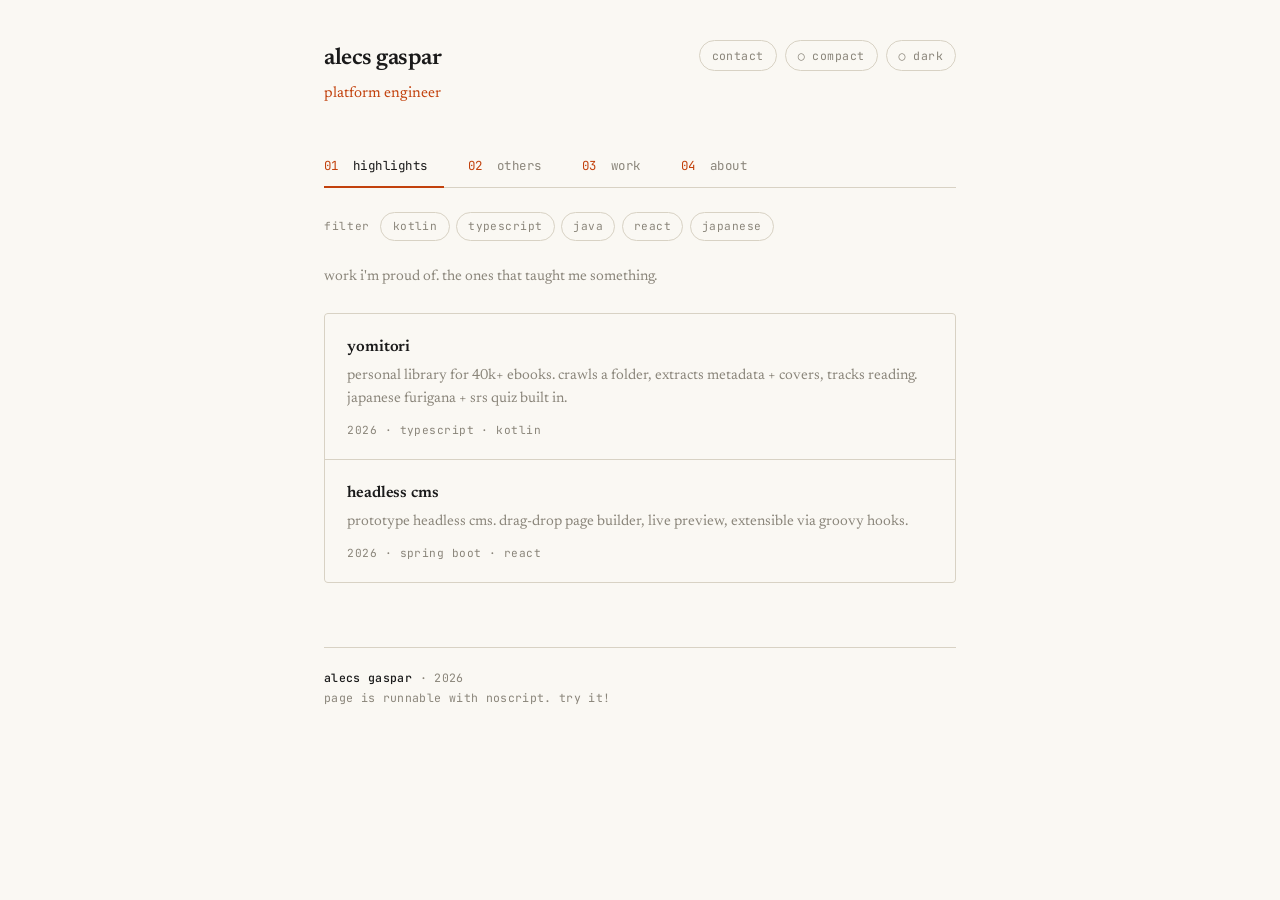
==== index.html @ 22e362b9 "init portfolio" ====
<!doctype html>
<html lang="en">
<head>
  <meta charset="utf-8">
  <meta name="viewport" content="width=device-width, initial-scale=1">
  <title>alecs gaspar — portfolio</title>
  <meta name="description" content="software engineer. builds with hands and with imouto.">
  <link rel="stylesheet" href="css/main.css?v=20">
</head>
<body>

<header>
  <div>
    <h1>alecs gaspar</h1>
    <p class="lede"><span class="accent">platform engineer</span></p>
  </div>
  <div class="header-actions">
    <a href="#contact" class="ghost">contact</a>
    <input type="checkbox" id="density">
    <label for="density" class="toggle">compact</label>
    <input type="checkbox" id="dark">
    <label for="dark" class="toggle">dark</label>
  </div>
</header>

<div class="tabs">
  <input type="radio" name="tab" id="t1" checked>
  <input type="radio" name="tab" id="t2">
  <input type="radio" name="tab" id="t3">
  <input type="radio" name="tab" id="t4">

  <nav class="tab-labels">
    <label for="t1"><span class="num">01</span> highlights</label>
    <label for="t2"><span class="num">02</span> others</label>
    <label for="t3"><span class="num">03</span> work</label>
    <label for="t4"><span class="num">04</span> about</label>
  </nav>

  <form class="filter">
    <span class="filter-label">filter</span>
    <input type="checkbox" id="tag-kotlin"><label for="tag-kotlin">kotlin</label>
    <input type="checkbox" id="tag-ts"><label for="tag-ts">typescript</label>
    <input type="checkbox" id="tag-java"><label for="tag-java">java</label>
    <input type="checkbox" id="tag-react"><label for="tag-react">react</label>
    <input type="checkbox" id="tag-jp"><label for="tag-jp">japanese</label>
    <button type="reset" class="filter-clear">clear</button>
  </form>

  <section id="p1" class="panel">
    <p class="meta">work i'm proud of. the ones that taught me something.</p>
    <ul class="grid">
      <li data-tags="kotlin typescript react japanese">
        <a href="#proj-yomitori">
          <h3>yomitori</h3>
          <p class="desc">personal library for 40k+ ebooks. crawls a folder, extracts metadata + covers, tracks reading. japanese furigana + srs quiz built in.</p>
          <p class="tags">2026 · typescript · kotlin</p>
        </a>
      </li>
      <li data-tags="java react">
        <a href="#proj-headless-cms">
          <h3>headless cms</h3>
          <p class="desc">prototype headless cms. drag-drop page builder, live preview, extensible via groovy hooks.</p>
          <p class="tags">2026 · spring boot · react</p>
        </a>
      </li>
    </ul>
  </section>

  <section id="p2" class="panel">
    <p class="meta">smaller experiments, learning projects, things that didn't ship but taught me anyway.</p>
    <ul class="grid">
      <li data-tags="kotlin japanese">
        <a href="#proj-aozora-viewer">
          <h3>aozora viewer</h3>
          <p class="desc">reader for aozora bunko — japan's public-domain literary archive. browser-based, japanese-friendly typography.</p>
          <p class="tags">2026 · javascript · kotlin</p>
        </a>
      </li>
      <li data-tags="kotlin japanese">
        <a href="#proj-yoji-jitenon-scraper">
          <h3>yoji jitenon scraper</h3>
          <p class="desc">kotlin scraper for jitenon's four-character idiom dictionary. pulls yojijukugo entries with readings and meanings to a csv for anki.</p>
          <p class="tags">2026 · kotlin</p>
        </a>
      </li>
    </ul>
  </section>

  <section id="p3" class="panel">
    <p class="meta">5+ years building platform and infrastructure across distributed enterprise systems.</p>

    <form class="work-filter">
      <input type="checkbox" id="recent-only"><label for="recent-only">recent only</label>
    </form>

    <div class="timeline">

      <details open data-recent>
        <summary>
          <span class="role">senior software engineer</span>
          <span class="org">myridius · makati</span>
          <span class="period">aug 2024 — present</span>
        </summary>
        <p>built platform observability with grafana, datadog, splunk.</p>
        <p>own and maintain node security middleware between the public site and its backend.</p>
        <p>moved six enterprise sites to aem cloud service, zero downtime. </p>
        <p>wrote a cli util for quickbase ops the team now uses.</p>
      </details>

      <details data-recent>
        <summary>
          <span class="role">application developer</span>
          <span class="org">oracle · makati</span>
          <span class="period">aug 2023 — aug 2024</span>
        </summary>
        <p>wrote rest microservices in java/jpa for an order management system.</p>
        <p>shipped features end-to-end — data, api, up to ui.</p>
      </details>

      <details>
        <summary>
          <span class="role">associate → mid-level software engineer</span>
          <span class="org">accenture · taguig</span>
          <span class="period">may 2021 — aug 2023</span>
        </summary>
        <p>promoted within a year. embedded with an international telecom and a local insurer, building aem platforms.</p>
        <p>built a shared react/java component library used across brands. led backend integration for payment gateways.</p>
      </details>

      <details>
        <summary>
          <span class="role">bs applied mathematics</span>
          <span class="org">university of the philippines</span>
          <span class="period">education</span>
        </summary>
        <p>applied math. still shapes how i think about systems.</p>
      </details>

    </div>
  </section>

  <section id="p4" class="panel">
    <p class="meta">expand any section.</p>

    <details>
      <summary>background</summary>
      <p>based in the philippines, remote-first. five-plus years on aem, platform and infrastructure across enterprise systems, cloud migrations, observability, security middleware, internal dev tooling.</p>
      <p>path: accenture (2021–2023) → oracle (2023–2024) → myridius (2024–now). </p>
      <p>bs applied math from the university of the philippines (2020).</p>
    </details>

    <details>
      <summary>current stack</summary>
      <p>daily: java + spring and node + typescript for backend, react for ui. docker and kubernetes for shipping. grafana, datadog, splunk for keeping the lights on.</p>
      <p>personal projects: kotlin and python for cli tools and scrapers, and plain html/css when something just needs to exist.</p>
    </details>

    <details>
      <summary>what i'm into</summary>
      <p>japanese literature and language learning — i built yomitori to feed both my reading and learning addiction. </p>
      <p>outside code: heavy training, mountains, travel.</p>
    </details>
  </section>
</div>

<aside id="proj-yomitori" class="modal modal-project">
  <a href="#" class="modal-backdrop" aria-label="close"></a>
  <article class="modal-card project-card">
    <a href="#" class="modal-x" aria-label="close">×</a>
    <header class="project-head">
      <h2>yomitori</h2>
      <p class="project-lede">personal library for 40,000+ scattered ebooks.</p>
      <p class="project-meta">2026 · typescript · kotlin</p>
    </header>
    <section>
      <h3>what</h3>
      <p>turns a folder of 40k+ ebooks into a searchable, beautiful library. crawls automatically, extracts covers and metadata, tracks reading progress, integrates with an epub reader. japanese tools layered on top — furigana rendering, frequency-based vocab, srs quizzes, anki sync.</p>
    </section>
    <section>
      <h3>why</h3>
      <p>i had a bunch of ebooks that became too unwieldy to browse. nothing was findable. wanted a real home — search with love, not <code>find . -name</code>.</p>
    </section>
    <section>
      <h3>how</h3>
      <p>typescript frontend, kotlin backend. docker compose orchestrates services. crawler runs on a schedule, persists to a local store. rest api drives search, pagination, and filtering.</p>
    </section>
    <section>
      <h3>links</h3>
      <ul class="project-links">
        <li><a href="https://github.com/chloedayo/yomitori">source · github.com/chloedayo/yomitori</a></li>
      </ul>
    </section>
  </article>
</aside>

<aside id="proj-headless-cms" class="modal modal-project">
  <a href="#" class="modal-backdrop" aria-label="close"></a>
  <article class="modal-card project-card">
    <a href="#" class="modal-x" aria-label="close">×</a>
    <header class="project-head">
      <h2>headless cms</h2>
      <p class="project-lede">a prototype headless cms — visual editor + headless api.</p>
      <p class="project-meta">2026 · spring boot · react</p>
    </header>
    <section>
      <h3>what</h3>
      <p>a drag-and-drop visual editor for composing pages, live preview before publishing, and a headless api to feed any frontend — react, vue, mobile. extensible: drop in your own components with custom groovy hooks.</p>
    </section>
    <section>
      <h3>why</h3>
      <p>most cmses force a tradeoff. headless ones are flexible but unfriendly to non-developers. visual builders trap you in their hosting. this prototype tries to keep both audiences happy — visual where it helps, api-first where it scales.</p>
    </section>
    <section>
      <h3>how</h3>
      <p>spring boot backend exposing the headless api and persisting page trees. react frontend for the visual editor with live preview. groovy hook layer lets developers register custom components without rebuilding the editor. ships as a static demo on github pages so the editor experience is browsable end-to-end.</p>
    </section>
    <section>
      <h3>links</h3>
      <ul class="project-links">
        <li><a href="https://github.com/stellarie/headless-cms">source · github.com/stellarie/headless-cms</a></li>
        <li><a href="https://stellarie.github.io/headless-cms/">demo · stellarie.github.io/headless-cms</a></li>
      </ul>
    </section>
  </article>
</aside>

<aside id="proj-aozora-viewer" class="modal modal-project">
  <a href="#" class="modal-backdrop" aria-label="close"></a>
  <article class="modal-card project-card">
    <a href="#" class="modal-x" aria-label="close">×</a>
    <header class="project-head">
      <h2>aozora viewer</h2>
      <p class="project-lede">a reader for japan's public-domain literary archive.</p>
      <p class="project-meta">2026 · javascript · kotlin</p>
    </header>
    <section>
      <h3>what</h3>
      <p>aozora bunko hosts thousands of out-of-copyright japanese literary works in raw xhtml. this project renders them with japanese typography, vertical writing where appropriate, minimal chrome around the text.</p>
    </section>
    <section>
      <h3>why</h3>
      <p>wanted something more legible for casual reading and study — and an excuse to learn how japanese typography works on the web.</p>
    </section>
    <section>
      <h3>how</h3>
      <p>kotlin pipeline downloads target xhtml text. javascript frontend renders catalog and reading view from the static output.</p>
    </section>
    <section>
      <h3>links</h3>
      <ul class="project-links">
        <li><a href="https://github.com/stellarie/aozora-viewer">source · github.com/stellarie/aozora-viewer</a></li>
      </ul>
    </section>
  </article>
</aside>

<aside id="proj-yoji-jitenon-scraper" class="modal modal-project">
  <a href="#" class="modal-backdrop" aria-label="close"></a>
  <article class="modal-card project-card">
    <a href="#" class="modal-x" aria-label="close">×</a>
    <header class="project-head">
      <h2>yoji jitenon scraper</h2>
      <p class="project-lede">a kotlin pipeline for harvesting four-character idioms.</p>
      <p class="project-meta">2026 · kotlin</p>
    </header>
    <section>
      <h3>what</h3>
      <p>yojijukugo (四字熟語) are japan's classical four-character idioms — proverbs distilled into kanji. jitenon hosts the most complete free dictionary online. this scraper pulls every entry, with readings, meanings, sources, and usage notes, into a structured local dataset.</p>
    </section>
    <section>
      <h3>why</h3>
      <p>wanted offline access to the full corpus for personal study and for feeding into other projects (anki decks and other vocab tools). also a small excuse to write disciplined kotlin against real-world html.</p>
    </section>
    <section>
      <h3>how</h3>
      <p>plain kotlin with jsoup for parsing. polite crawl with rate limiting and on-disk caching so re-runs don't hammer the source. output is structured json — easy to consume from anything else downstream.</p>
    </section>
    <section>
      <h3>links</h3>
      <ul class="project-links">
        <li><a href="https://github.com/stellarie/yoji-jitenon-scraper">source · github.com/stellarie/yoji-jitenon-scraper</a></li>
      </ul>
    </section>
  </article>
</aside>

<aside id="contact" class="modal">
  <a href="#" class="modal-backdrop" aria-label="close"></a>
  <div class="modal-card">
    <a href="#" class="modal-x" aria-label="close">×</a>
    <h3>contact</h3>
    <p>send a note. no form, no captcha — just mail.</p>
    <p class="contact-list">
      <a href="mailto:abvgaspar1995@gmail.com">abvgaspar1995@gmail.com</a><br>
      <a href="https://github.com/stellarie">github</a><br>
      <a href="https://linkedin.com/in/abvgaspar">linkedin</a>
    </p>
    <a href="#" class="modal-close">close</a>
  </div>
</aside>

<footer>
  <strong>alecs gaspar</strong> · 2026<br>
  <span>page is runnable with noscript. try it!</span>
</footer>

</body>
</html>
---- css/main.css ----
/* ─── fonts ──────────────────────────────────────────── */
@font-face {
  font-family: 'Newsreader';
  font-style: normal;
  font-weight: 400 600;
  font-display: swap;
  src: url('../assets/fonts/newsreader.woff2') format('woff2');
  unicode-range: U+0000-00FF, U+0131, U+0152-0153, U+02BB-02BC, U+02C6, U+02DA, U+02DC, U+0304, U+0308, U+0329, U+2000-206F, U+20AC, U+2122, U+2191, U+2193, U+2212, U+2215, U+FEFF, U+FFFD;
}

@font-face {
  font-family: 'JetBrains Mono';
  font-style: normal;
  font-weight: 400 500;
  font-display: swap;
  src: url('../assets/fonts/jetbrains-mono.woff2') format('woff2');
  unicode-range: U+0000-00FF, U+0131, U+0152-0153, U+02BB-02BC, U+02C6, U+02DA, U+02DC, U+0304, U+0308, U+0329, U+2000-206F, U+20AC, U+2122, U+2191, U+2193, U+2212, U+2215, U+FEFF, U+FFFD;
}

/* ─── tokens ─────────────────────────────────────────── */
:root {
  color-scheme: light;
  --bg: #faf8f3;
  --fg: #1a1a1a;
  --accent: #c2410c;
  --muted: #8a857a;
  --line: #d8d2c4;

  --serif: 'Newsreader', Charter, 'Bitstream Charter', Cambria, Georgia, serif;
  --mono: 'JetBrains Mono', ui-monospace, 'SF Mono', Menlo, Consolas, monospace;
}

:root:has(#dark:checked) {
  color-scheme: dark;
  --bg: #0f0f0e;
  --fg: #ededed;
  --muted: #6a6358;
  --line: #2a2a28;
}

* { box-sizing: border-box; }

/* ─── base ───────────────────────────────────────────── */
body {
  font: 16px/1.65 var(--serif);
  background: var(--bg);
  color: var(--fg);
  max-width: 680px;
  margin: 0 auto;
  padding: 2.5rem 1.5rem 4rem;
  transition: background .25s ease, color .25s ease;
  -webkit-font-smoothing: antialiased;
  text-rendering: optimizeLegibility;
}

a { color: inherit; }
a:focus-visible { outline: 2px solid var(--accent); outline-offset: 2px; border-radius: 1px; }

code {
  background: color-mix(in srgb, var(--fg) 8%, transparent);
  padding: 1px 5px;
  border-radius: 3px;
  font-family: var(--mono);
  font-size: .85em;
}

h3 {
  font-size: 1rem;
  font-weight: 600;
  margin: 0 0 0.35rem;
  letter-spacing: -0.01em;
}

/* ─── header ─────────────────────────────────────────── */
body > header {
  display: flex;
  justify-content: space-between;
  align-items: flex-start;
  gap: 1rem;
  margin-bottom: 2.5rem;
  flex-wrap: wrap;
}

h1 {
  font-size: 1.45rem;
  letter-spacing: -0.02em;
  margin: 0 0 0.2rem;
  font-weight: 600;
}

.lede {
  color: var(--muted);
  margin: 0;
  font-size: 0.95rem;
  font-style: italic;
  max-width: 38ch;
}

.lede .accent { color: var(--accent); font-style: normal; }

.header-actions {
  display: flex;
  gap: 0.5rem;
  align-items: center;
}

.ghost {
  display: inline-flex;
  align-items: center;
  padding: 0.3rem 0.75rem;
  border: 1px solid var(--line);
  border-radius: 999px;
  font-family: var(--mono);
  font-size: 0.72rem;
  color: var(--muted);
  text-decoration: none;
  letter-spacing: 0.04em;
  transition: border-color 0.15s, color 0.15s;
}

.ghost:hover { border-color: var(--accent); color: var(--accent); }

/* ─── dark toggle ────────────────────────────────────── */
#dark { position: absolute; opacity: 0; pointer-events: none; }

.toggle {
  display: inline-flex;
  align-items: center;
  gap: 0.45rem;
  cursor: pointer;
  user-select: none;
  padding: 0.3rem 0.75rem;
  border: 1px solid var(--line);
  border-radius: 999px;
  font-family: var(--mono);
  font-size: 0.72rem;
  color: var(--muted);
  letter-spacing: 0.04em;
  transition: border-color 0.15s;
}

.toggle::before { content: "○"; }

:root:has(#dark:checked) .toggle[for=dark]::before { content: "●"; color: var(--accent); }

.toggle:hover { border-color: var(--accent); }

#dark:focus-visible + .toggle { outline: 2px solid var(--accent); outline-offset: 2px; }

/* ─── tabs ───────────────────────────────────────────── */
.tabs > input { position: absolute; opacity: 0; pointer-events: none; }

.tab-labels {
  display: flex;
  gap: 0;
  border-bottom: 1px solid var(--line);
  margin-bottom: 2rem;
  flex-wrap: wrap;
}

.tab-labels label {
  padding: 0.6rem 1rem 0.6rem 0;
  margin-right: 1.5rem;
  cursor: pointer;
  font-family: var(--mono);
  font-size: 0.78rem;
  color: var(--muted);
  border-bottom: 2px solid transparent;
  margin-bottom: -1px;
  letter-spacing: 0.04em;
  transition: color 0.15s, border-color 0.15s;
}

.tab-labels label:hover { color: var(--fg); }

.tab-labels .num { color: var(--accent); margin-right: 0.4rem; }

.tabs:has(#t1:checked) label[for=t1],
.tabs:has(#t2:checked) label[for=t2],
.tabs:has(#t3:checked) label[for=t3],
.tabs:has(#t4:checked) label[for=t4] {
  color: var(--fg);
  border-bottom-color: var(--accent);
}

.panel { display: none; }

.tabs:has(#t1:checked) #p1,
.tabs:has(#t2:checked) #p2,
.tabs:has(#t3:checked) #p3,
.tabs:has(#t4:checked) #p4 { display: block; }

.panel > .meta {
  margin: 0 0 1.5rem;
  color: var(--muted);
  font-size: 0.92rem;
}

/* ─── project grid ───────────────────────────────────── */
.grid {
  list-style: none;
  padding: 0;
  margin: 0;
  display: grid;
  gap: 1px;
  background: var(--line);
  border: 1px solid var(--line);
  border-radius: 4px;
  overflow: hidden;
}

.grid li { background: var(--bg); }

.grid a {
  display: block;
  padding: 1.25rem 1.4rem;
  color: inherit;
  text-decoration: none;
  transition: background 0.15s ease;
}

.grid a:hover,
.grid a:focus-visible {
  background: color-mix(in srgb, var(--bg) 92%, var(--accent));
  outline: none;
}

.grid h3 {
  font-size: 1rem;
  font-weight: 600;
  margin: 0 0 0.3rem;
}

.grid .desc {
  margin: 0 0 0.6rem;
  color: var(--muted);
  font-size: 0.92rem;
  line-height: 1.55;
}

.grid .tags {
  margin: 0;
  font-family: var(--mono);
  font-size: 0.7rem;
  color: var(--muted);
  letter-spacing: 0.04em;
}

/* ─── about: details accordion ───────────────────────── */
details {
  padding: 0.45rem 0;
  border-bottom: 1px dashed var(--line);
}

details[open] summary { color: var(--accent); }

summary {
  cursor: pointer;
  font-size: 0.95rem;
  padding: 0.4rem 0;
  list-style: none;
  position: relative;
  padding-left: 1.4rem;
  transition: color 0.15s;
}

summary::-webkit-details-marker { display: none; }

summary::before {
  content: "+";
  font-family: var(--mono);
  position: absolute;
  left: 0;
  color: var(--muted);
  transition: transform 0.15s, color 0.15s;
}

details[open] summary::before {
  content: "−";
  color: var(--accent);
}

details p {
  margin: 0.3rem 0 0.6rem 1.4rem;
  font-size: 0.9rem;
  color: var(--muted);
}

/* ─── work timeline ──────────────────────────────────── */
.timeline {
  border-left: 1px solid var(--line);
  margin-left: 0.5rem;
  padding-left: 1.75rem;
  margin-top: 0.5rem;
}

.timeline details {
  position: relative;
  padding: 0.85rem 0;
  border-bottom: 1px dashed var(--line);
}

.timeline details:last-child { border-bottom: none; }

.timeline details::before {
  content: "";
  position: absolute;
  left: -2.05rem;
  top: 1.5rem;
  width: 9px;
  height: 9px;
  border-radius: 50%;
  background: var(--bg);
  border: 1.5px solid var(--muted);
  transition: background 0.15s, border-color 0.15s, transform 0.2s;
}

.timeline details:hover::before { border-color: var(--accent); }

.timeline details[open]::before {
  background: var(--accent);
  border-color: var(--accent);
  transform: scale(1.15);
}

.timeline summary {
  list-style: none;
  padding: 0;
  display: block;
  cursor: pointer;
  font-size: 0.95rem;
  color: var(--fg);
}

.timeline summary::-webkit-details-marker { display: none; }
.timeline summary::before { content: none; }

.timeline .role {
  display: block;
  font-weight: 600;
  letter-spacing: -0.005em;
}

.timeline .org {
  display: block;
  font-size: 0.85rem;
  color: var(--muted);
  font-style: italic;
  margin-top: 0.1rem;
}

.timeline .period {
  display: block;
  font-family: var(--mono);
  font-size: 0.7rem;
  color: var(--accent);
  letter-spacing: 0.05em;
  margin-top: 0.35rem;
}

.timeline details[open] .role { color: var(--accent); }

.timeline details p {
  margin: 0.6rem 0 0.4rem 0;
  font-size: 0.9rem;
  color: var(--muted);
  line-height: 1.6;
}

.timeline details p:first-of-type { margin-top: 0.85rem; }

/* ─── tag filter (highlights + others) ───────────────── */
.filter {
  display: none;
  margin: -0.5rem 0 1.5rem;
  padding: 0;
  border: none;
  flex-wrap: wrap;
  gap: 0.4rem;
  align-items: center;
}

.tabs:has(#t1:checked) .filter,
.tabs:has(#t2:checked) .filter { display: flex; }

.filter-label {
  font-family: var(--mono);
  font-size: 0.7rem;
  color: var(--muted);
  letter-spacing: 0.06em;
  margin-right: 0.25rem;
  text-transform: lowercase;
}

.filter input { position: absolute; opacity: 0; pointer-events: none; }

.filter label {
  display: inline-block;
  padding: 0.25rem 0.7rem;
  border: 1px solid var(--line);
  border-radius: 999px;
  cursor: pointer;
  font-family: var(--mono);
  font-size: 0.7rem;
  color: var(--muted);
  letter-spacing: 0.04em;
  transition: border-color 0.15s, color 0.15s, background 0.15s;
}

.filter label:hover { border-color: var(--accent); color: var(--accent); }

.filter input:checked + label {
  border-color: var(--accent);
  color: var(--accent);
  background: color-mix(in srgb, var(--accent) 10%, transparent);
}

.filter input:focus-visible + label {
  outline: 2px solid var(--accent);
  outline-offset: 2px;
}

.filter-clear {
  margin-left: auto;
  padding: 0.25rem 0.7rem;
  border: 1px solid transparent;
  border-radius: 999px;
  background: transparent;
  cursor: pointer;
  font-family: var(--mono);
  font-size: 0.68rem;
  color: var(--muted);
  letter-spacing: 0.04em;
  visibility: hidden;
  transition: color 0.15s, border-color 0.15s;
}

.filter:has(input:checked) .filter-clear { visibility: visible; }
.filter-clear:hover { color: var(--accent); border-color: var(--line); }

/* tag filter logic — OR semantics */
.tabs:has(.filter input:checked) li[data-tags] { display: none; }
.tabs:has(#tag-kotlin:checked) li[data-tags~="kotlin"],
.tabs:has(#tag-ts:checked) li[data-tags~="typescript"],
.tabs:has(#tag-java:checked) li[data-tags~="java"],
.tabs:has(#tag-react:checked) li[data-tags~="react"],
.tabs:has(#tag-jp:checked) li[data-tags~="japanese"] { display: list-item; }

/* ─── work filter (recent only) ──────────────────────── */
.work-filter {
  margin: -0.5rem 0 1.5rem;
  padding: 0;
  border: none;
}

.work-filter input { position: absolute; opacity: 0; pointer-events: none; }

.work-filter label {
  display: inline-block;
  padding: 0.25rem 0.7rem;
  border: 1px solid var(--line);
  border-radius: 999px;
  cursor: pointer;
  font-family: var(--mono);
  font-size: 0.7rem;
  color: var(--muted);
  letter-spacing: 0.04em;
  transition: border-color 0.15s, color 0.15s, background 0.15s;
}

.work-filter label:hover { border-color: var(--accent); color: var(--accent); }

.work-filter input:checked + label {
  border-color: var(--accent);
  color: var(--accent);
  background: color-mix(in srgb, var(--accent) 10%, transparent);
}

.work-filter input:focus-visible + label {
  outline: 2px solid var(--accent);
  outline-offset: 2px;
}

#p3:has(#recent-only:checked) .timeline details:not([data-recent]) { display: none; }

/* ─── density (compact) toggle ───────────────────────── */
#density { position: absolute; opacity: 0; pointer-events: none; }
:root:has(#density:checked) .toggle[for=density]::before { content: "●"; color: var(--accent); }

:root:has(#density:checked) .grid .desc,
:root:has(#density:checked) .timeline details p,
:root:has(#density:checked) .panel > .meta { display: none; }

:root:has(#density:checked) .grid a { padding: 0.95rem 1.4rem; }
:root:has(#density:checked) .timeline details { padding: 0.5rem 0; }

/* ─── modal ──────────────────────────────────────────── */
.modal {
  position: fixed;
  inset: 0;
  background: color-mix(in srgb, #000 55%, transparent);
  display: none;
  align-items: flex-start;
  justify-content: center;
  padding: 4vh 1rem;
  z-index: 100;
  overflow-y: auto;
}

.modal:target { display: flex; animation: fade-in 0.18s ease; }

/* lock body scroll when any modal open */
body:has(.modal:target) { overflow: hidden; }

@keyframes fade-in {
  from { opacity: 0; }
  to { opacity: 1; }
}

.modal-backdrop {
  position: absolute;
  inset: 0;
  z-index: 0;
  cursor: default;
}

.modal-card {
  position: relative;
  background: var(--bg);
  padding: 1.6rem 1.75rem;
  border-radius: 6px;
  max-width: 360px;
  width: 100%;
  border: 1px solid var(--line);
  box-shadow: 0 20px 60px rgba(0,0,0,0.25);
  z-index: 1;
}

.modal-x {
  position: absolute;
  top: 0.6rem;
  right: 0.85rem;
  width: 1.8rem;
  height: 1.8rem;
  display: flex;
  align-items: center;
  justify-content: center;
  font-size: 1.2rem;
  line-height: 1;
  color: var(--muted);
  text-decoration: none;
  border-radius: 4px;
  transition: color 0.15s, background 0.15s;
}

.modal-x:hover { color: var(--accent); background: color-mix(in srgb, var(--accent) 8%, transparent); }

/* ─── project modal (wider, structured) ──────────────── */
.modal-project .modal-card {
  max-width: 620px;
  padding: 2rem 2.25rem 2.25rem;
}

@media (min-width: 760px) {
  .modal-project .modal-card {
    max-width: 820px;
    padding: 2.5rem 3rem 3rem;
  }
}

.project-head {
  margin-bottom: 1.5rem;
  padding-bottom: 1rem;
  border-bottom: 1px solid var(--line);
}

.project-card h2 {
  font-family: var(--serif);
  font-size: 1.5rem;
  font-weight: 600;
  letter-spacing: -0.015em;
  color: var(--fg);
  margin: 0 0 0.4rem;
  text-transform: lowercase;
}

.project-lede {
  margin: 0 0 0.6rem;
  color: var(--muted);
  font-size: 0.95rem;
  font-style: italic;
}

.project-meta {
  margin: 0;
  font-family: var(--mono);
  font-size: 0.7rem;
  color: var(--accent);
  letter-spacing: 0.04em;
}

.project-card section {
  margin-bottom: 1.4rem;
}

.project-card section:last-child { margin-bottom: 0; }

.project-card h3 {
  font-family: var(--mono);
  font-size: 0.7rem;
  text-transform: uppercase;
  letter-spacing: 0.12em;
  color: var(--muted);
  margin: 0 0 0.5rem;
  font-weight: 500;
}

.project-card section p {
  margin: 0;
  font-size: 0.93rem;
  line-height: 1.65;
  color: var(--fg);
}

.project-links {
  list-style: none;
  padding: 0;
  margin: 0;
  font-family: var(--mono);
  font-size: 0.82rem;
  line-height: 2;
}

.project-links a { color: var(--accent); text-decoration: none; }
.project-links a:hover { text-decoration: underline; }

.modal-card h3 {
  margin: 0 0 0.4rem;
  font-size: 1.05rem;
}

.modal-card p {
  margin: 0 0 0.85rem;
  font-size: 0.9rem;
  color: var(--muted);
}

.contact-list {
  font-family: var(--mono);
  font-size: 0.85rem;
  line-height: 2;
}

.contact-list a {
  color: var(--accent);
  text-decoration: none;
}

.contact-list a:hover { text-decoration: underline; }

.modal-close {
  display: inline-block;
  margin-top: 0.3rem;
  padding: 0.4rem 0.85rem;
  font-family: var(--mono);
  font-size: 0.75rem;
  color: var(--muted);
  text-decoration: none;
  border: 1px solid var(--line);
  border-radius: 4px;
  letter-spacing: 0.04em;
  transition: border-color 0.15s, color 0.15s;
}

.modal-close:hover { border-color: var(--accent); color: var(--accent); }

/* ─── footer ─────────────────────────────────────────── */
body > footer {
  margin-top: 4rem;
  padding-top: 1.25rem;
  border-top: 1px solid var(--line);
  font-family: var(--mono);
  font-size: 0.72rem;
  color: var(--muted);
  letter-spacing: 0.03em;
  line-height: 1.7;
}

body > footer strong { color: var(--fg); font-weight: 500; }

/* ─── project pages ──────────────────────────────────── */
.back {
  margin: 0 0 2rem;
  font-family: var(--mono);
  font-size: 0.75rem;
}

.back a { color: var(--muted); text-decoration: none; }
.back a:hover { color: var(--accent); }

.prose section {
  padding: 0;
  margin-bottom: 1rem;
  border: none;
}

.prose h2 {
  margin-top: 2.5rem;
  margin-bottom: 0.6rem;
  font-family: var(--mono);
  font-size: 0.72rem;
  text-transform: uppercase;
  letter-spacing: 0.12em;
  color: var(--muted);
  font-weight: 500;
}

.prose h2 .num { color: var(--accent); }

.prose ul {
  padding-left: 1.2rem;
  margin: 0;
}

.prose li { margin-bottom: 0.4rem; font-size: 0.95rem; }

.prose p { margin: 0 0 0.8rem; }

/* ─── responsive ─────────────────────────────────────── */
@media (max-width: 480px) {
  body { padding: 1.5rem 1.2rem 3rem; }
  body > header { flex-direction: column; align-items: flex-start; }
  .tab-labels label { padding-right: 0.5rem; margin-right: 1rem; font-size: 0.72rem; }
}
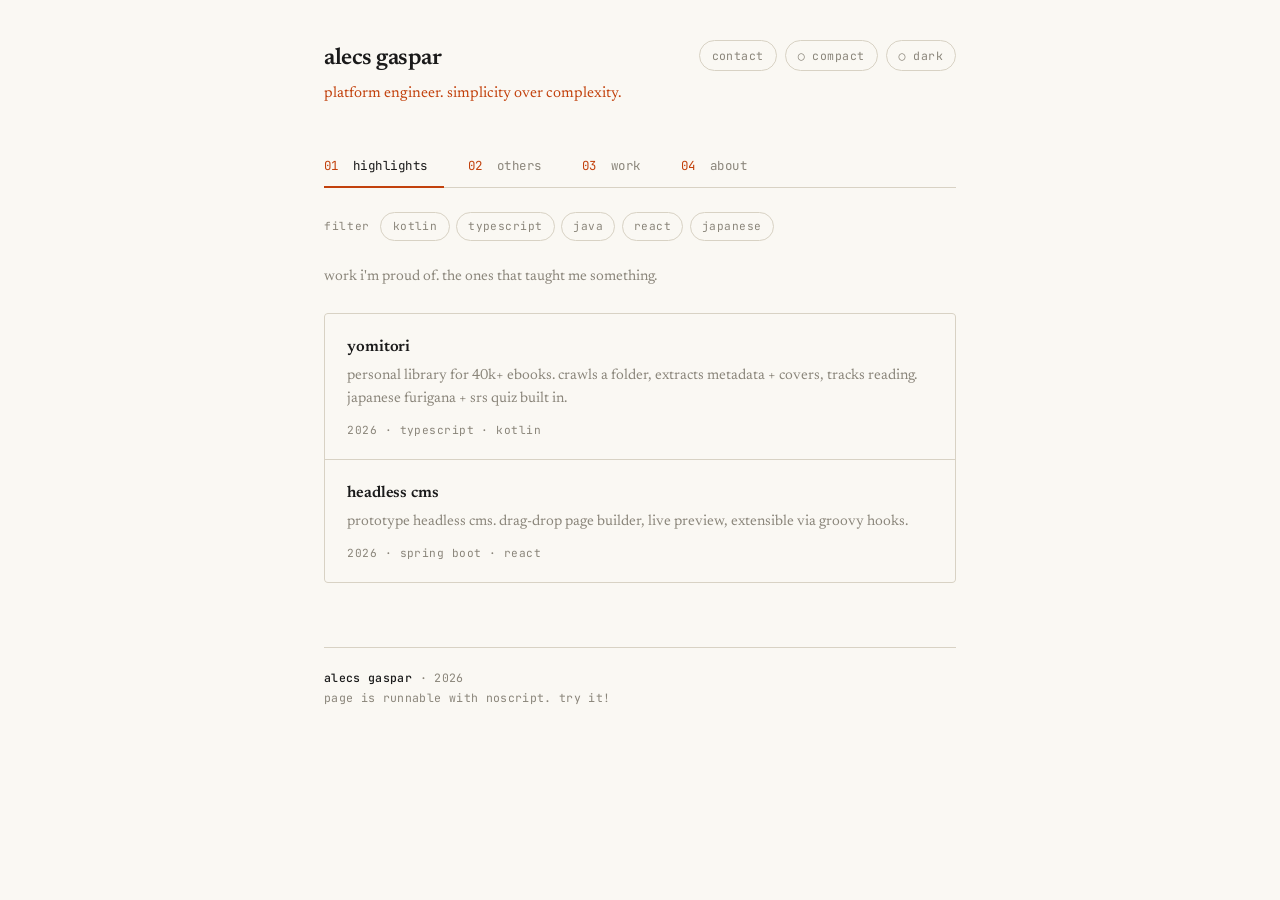
==== commit b0aef12a: "Update index.html" ====
--- a/index.html
+++ b/index.html
@@ -4,7 +4,11 @@
   <meta charset="utf-8">
   <meta name="viewport" content="width=device-width, initial-scale=1">
   <title>alecs gaspar — portfolio</title>
-  <meta name="description" content="software engineer. builds with hands and with imouto.">
+  <meta name="description" content="platform engineer. simplicity over complexity.">
+  <meta property="og:type" content="website">
+  <meta property="og:title" content="alecs gaspar — portfolio">
+  <meta property="og:description" content="platform engineer. simplicity over complexity.">
+  <meta property="og:url" content="https://stellarie.github.io/me/">
   <link rel="stylesheet" href="css/main.css?v=20">
 </head>
 <body>
@@ -12,7 +16,7 @@
 <header>
   <div>
     <h1>alecs gaspar</h1>
-    <p class="lede"><span class="accent">platform engineer</span></p>
+    <p class="lede"><span class="accent">platform engineer. simplicity over complexity.</span></p>
   </div>
   <div class="header-actions">
     <a href="#contact" class="ghost">contact</a>
@@ -98,7 +102,7 @@
       <details open data-recent>
         <summary>
           <span class="role">senior software engineer</span>
-          <span class="org">myridius · makati</span>
+          <span class="org">myridius</span>
           <span class="period">aug 2024 — present</span>
         </summary>
         <p>built platform observability with grafana, datadog, splunk.</p>
@@ -110,7 +114,7 @@
       <details data-recent>
         <summary>
           <span class="role">application developer</span>
-          <span class="org">oracle · makati</span>
+          <span class="org">oracle</span>
           <span class="period">aug 2023 — aug 2024</span>
         </summary>
         <p>wrote rest microservices in java/jpa for an order management system.</p>
@@ -120,7 +124,7 @@
       <details>
         <summary>
           <span class="role">associate → mid-level software engineer</span>
-          <span class="org">accenture · taguig</span>
+          <span class="org">accenture</span>
           <span class="period">may 2021 — aug 2023</span>
         </summary>
         <p>promoted within a year. embedded with an international telecom and a local insurer, building aem platforms.</p>
@@ -305,4 +309,4 @@
 </footer>
 
 </body>
-</html>+</html>
